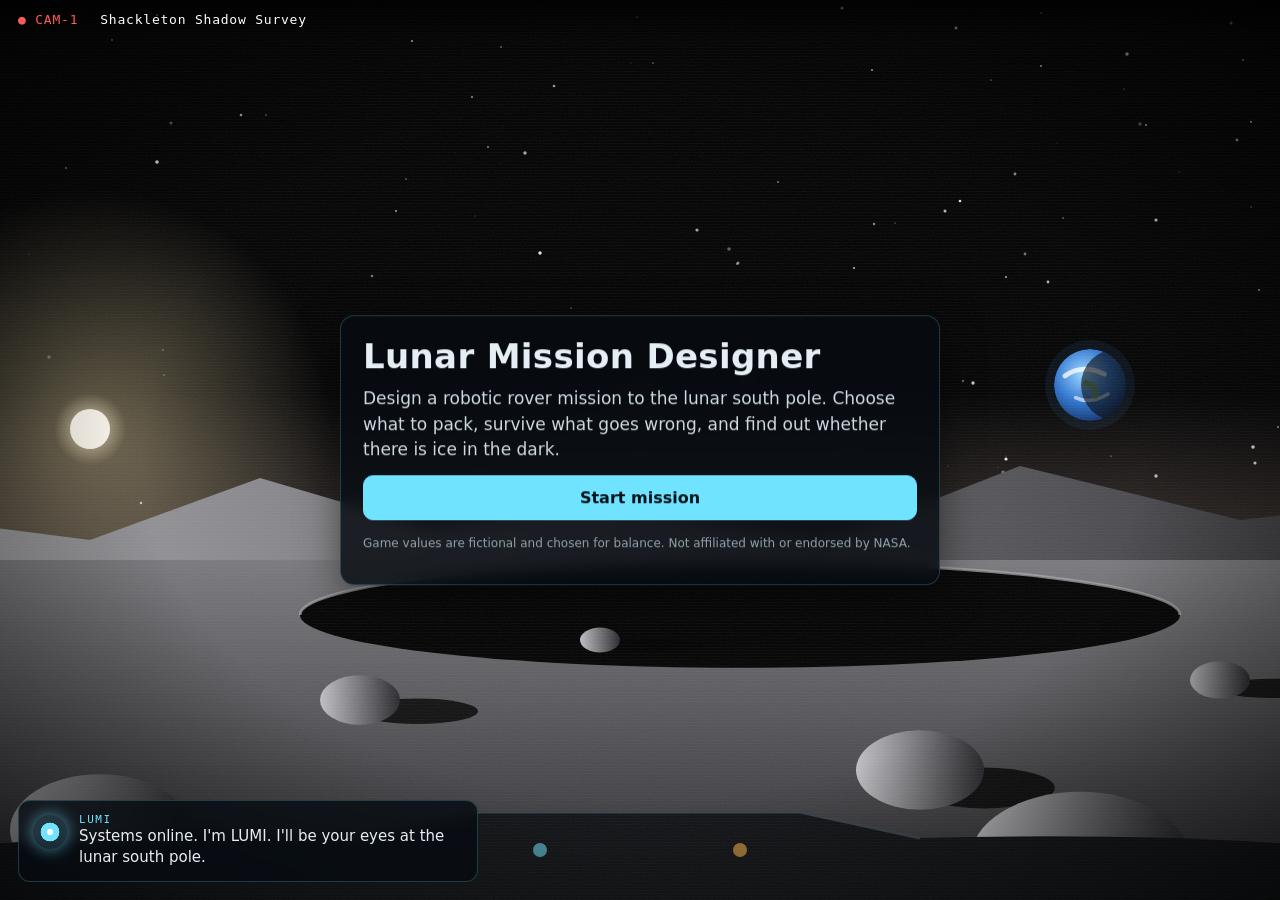
==== v1/index.html @ 8ef9f745 "v2 core: real LOLA crater terrain, energy physics, forecasts - tools/build-craters.js crops NASA LRO" ====
<!doctype html>
<html lang="en">
<head>
  <meta charset="utf-8">
  <meta name="viewport" content="width=device-width, initial-scale=1">
  <title>Lunar Mission Designer</title>
  <meta name="description" content="Design a robotic rover mission to the lunar south pole, survive a power failure, and find out whether there is ice in the dark. NASA Space Apps 2026, team thegoatthox.">
  <link rel="stylesheet" href="style.css">
</head>
<body>
  <div id="app">
    <div id="scene"></div>
    <div id="hud-top" class="hud-top"></div>
    <div class="reticle" aria-hidden="true"></div>
    <div id="lumi" class="lumi">
      <div class="lumi-eye" aria-hidden="true"></div>
      <div>
        <div id="lumi-name" class="lumi-name">LUMI</div>
        <div id="lumi-text" class="lumi-text" aria-live="polite"></div>
      </div>
    </div>
    <div id="panel" class="panel"></div>
  </div>
  <script src="config.js"></script>
  <script src="game.js"></script>
  <script src="scene2d.js"></script>
  <script src="ui.js"></script>
  <script>UI.start();</script>
</body>
</html>
---- v1/style.css ----
:root {
  --cyan: #6fe3ff;
  --amber: #ffb547;
  --red: #ff5a5a;
  --green: #6fffa8;
  --ink: #e6eef5;
  --muted: #93a1ad;
  --panel: rgba(8, 12, 18, 0.84);
  --line: rgba(111, 227, 255, 0.22);
  --mono: ui-monospace, "Cascadia Mono", Consolas, "SF Mono", Menlo, monospace;
  --sans: system-ui, -apple-system, "Segoe UI", Roboto, sans-serif;
}

* { box-sizing: border-box; }
html, body { margin: 0; height: 100%; background: #000; color: var(--ink); font-family: var(--sans); overflow: hidden; }
button { font: inherit; color: inherit; }

#app { position: fixed; inset: 0; }

/* ---------- camera feed ---------- */
#scene { position: absolute; inset: 0; overflow: hidden; --grain: .05; }
.scene-svg, .scene-svg svg { position: absolute; inset: 0; width: 100%; height: 100%; display: block; }
.scene-grain {
  position: absolute; inset: -50%; pointer-events: none; opacity: var(--grain);
  background-image: url("data:image/svg+xml;utf8,<svg xmlns='http://www.w3.org/2000/svg' width='220' height='220'><filter id='n'><feTurbulence type='fractalNoise' baseFrequency='.85' numOctaves='2' stitchTiles='stitch'/><feColorMatrix values='0 0 0 0 1  0 0 0 0 1  0 0 0 0 1  0 0 0 1.2 0'/></filter><rect width='100%' height='100%' filter='url(%23n)'/></svg>");
  background-size: 220px 220px;
  animation: grain .4s steps(4) infinite;
}
.scene-vignette { position: absolute; inset: 0; pointer-events: none;
  background: radial-gradient(ellipse at center, transparent 55%, rgba(0,0,0,.65) 100%),
              repeating-linear-gradient(0deg, rgba(255,255,255,.025) 0 1px, transparent 1px 3px); }
#scene.low-power .scene-svg { filter: saturate(.4) brightness(.75); }
#scene.low-power .scene-vignette { background: radial-gradient(ellipse at center, transparent 35%, rgba(0,0,0,.85) 100%),
              repeating-linear-gradient(0deg, rgba(255,255,255,.04) 0 1px, transparent 1px 3px); }
#scene.driving .scene-svg { animation: drive 1.2s ease-in-out; }
@keyframes grain { 0%{transform:translate(0,0)} 25%{transform:translate(-3%,2%)} 50%{transform:translate(2%,-3%)} 75%{transform:translate(-2%,-1%)} }
@keyframes drive { 0%{transform:scale(1)} 30%{transform:scale(1.04) translateY(6px)} 50%{transform:scale(1.07) translateY(-4px)} 70%{transform:scale(1.04) translateY(5px)} 100%{transform:scale(1)} }

.glint { animation: glint 1.6s ease-in-out infinite; }
@keyframes glint { 0%,100%{opacity:.15} 50%{opacity:1} }

/* instrument effects */
.scene-fx { position: absolute; inset: 0; pointer-events: none; overflow: hidden; }
.fx { position: absolute; }
.fx-neutron { left: 50%; bottom: 8%; width: 40px; height: 14px; border: 2px solid var(--green); border-radius: 50%;
  transform: translateX(-50%); animation: ripple 2s ease-out forwards; }
@keyframes ripple { to { width: 140vw; height: 50vh; opacity: 0; border-width: 1px; } }
.fx-ir { left: 0; right: 0; height: 3px; top: 45%; background: linear-gradient(90deg, transparent, #ff6fd8, transparent);
  box-shadow: 0 0 18px #ff6fd8; animation: scan 2s ease-in-out forwards; }
@keyframes scan { 0%{top:45%;opacity:0} 10%{opacity:1} 100%{top:92%;opacity:0} }
.fx-drill { left: 50%; bottom: 0; width: 26px; height: 0; transform: translateX(-50%);
  background: repeating-linear-gradient(-45deg, #c9ced6 0 8px, #6c737d 8px 16px); border-radius: 4px 4px 0 0;
  animation: drill 2.2s ease-in-out forwards; }
@keyframes drill { 0%{height:0} 40%{height:22vh} 70%{height:22vh; transform:translateX(-50%) translateY(6vh)} 100%{height:22vh; transform:translateX(-50%) translateY(6vh); opacity:0} }
.fx-camera { inset: 0; background: #fff; animation: flash .6s ease-out forwards; }
@keyframes flash { from{opacity:.75} to{opacity:0} }
.fx-static { inset: 0; mix-blend-mode: screen;
  background: repeating-linear-gradient(0deg, rgba(255,255,255,.25) 0 2px, transparent 2px 4px),
              repeating-linear-gradient(90deg, rgba(255,90,90,.15) 0 3px, transparent 3px 7px);
  animation: static .12s steps(2) 12, fade 1.8s forwards; }
@keyframes static { 0%{transform:translateY(0)} 100%{transform:translateY(-6px)} }
@keyframes fade { 0%,70%{opacity:1} 100%{opacity:0} }
body.alarm #app::after { content: ""; position: absolute; inset: 0; pointer-events: none; box-shadow: inset 0 0 120px rgba(255,60,60,.7); animation: fade 1.6s forwards; }

/* ---------- HUD ---------- */
.hud-top { position: absolute; top: 0; left: 0; right: 0; display: flex; flex-wrap: wrap; gap: 6px 22px; align-items: center;
  padding: 12px 18px; font-family: var(--mono); font-size: 13px; letter-spacing: .06em; color: var(--cyan);
  background: linear-gradient(rgba(0,0,0,.7), transparent); z-index: 3; }
.hud-top b { color: #fff; font-weight: 600; }
.hud-title { color: #fff; }
.rec { color: var(--red); animation: blink 1.4s steps(2) infinite; }
@keyframes blink { 50% { opacity: .3; } }
.battery { display: inline-flex; align-items: center; gap: 8px; }
.gauge { position: relative; display: inline-block; width: 110px; height: 10px; border: 1px solid var(--cyan); border-radius: 2px; }
.gauge .cap { position: absolute; left: 0; top: 0; bottom: 0; background: rgba(111,227,255,.15); }
.gauge .fill { position: absolute; left: 0; top: 0; bottom: 0; background: var(--cyan); transition: width .6s; }
.battery.warn, .battery.warn b { color: var(--amber); }
.battery.warn .gauge { border-color: var(--amber); }
.battery.warn .fill { background: var(--amber); animation: blink 1s steps(2) infinite; }
.battery.cracked .gauge::after { content: "⚡"; position: absolute; right: -16px; top: -5px; font-size: 12px; color: var(--red); }
#scene.low-power ~ .hud-top .hud-item:not(.battery) { opacity: .35; }

.reticle { position: absolute; left: 50%; top: 46%; width: 46px; height: 46px; transform: translate(-50%,-50%);
  border: 1px solid rgba(111,227,255,.35); border-radius: 50%; pointer-events: none; z-index: 1; }
.reticle::before, .reticle::after { content: ""; position: absolute; background: rgba(111,227,255,.35); }
.reticle::before { left: 50%; top: -12px; bottom: -12px; width: 1px; }
.reticle::after { top: 50%; left: -12px; right: -12px; height: 1px; }

.lumi { position: absolute; left: 18px; bottom: 18px; max-width: min(460px, calc(100% - 36px)); display: flex; gap: 12px; align-items: flex-start;
  padding: 12px 14px; background: var(--panel); border: 1px solid var(--line); border-radius: 12px; z-index: 3; backdrop-filter: blur(6px); }
.lumi-eye { flex: none; width: 34px; height: 34px; border-radius: 50%; margin-top: 2px;
  background: radial-gradient(circle at 50% 50%, #fff 0 12%, var(--cyan) 13% 38%, rgba(111,227,255,.15) 40%);
  box-shadow: 0 0 16px rgba(111,227,255,.6); animation: pulse 2.4s ease-in-out infinite; }
@keyframes pulse { 50% { box-shadow: 0 0 4px rgba(111,227,255,.3); } }
.lumi-name { font-family: var(--mono); font-size: 11px; letter-spacing: .14em; color: var(--cyan); }
.lumi-text { font-size: 15px; line-height: 1.45; min-height: 1.45em; }

/* ---------- panels ---------- */
.panel { position: absolute; z-index: 2; background: var(--panel); border: 1px solid var(--line); border-radius: 14px;
  padding: 20px 22px; overflow-y: auto; backdrop-filter: blur(8px); box-shadow: 0 10px 40px rgba(0,0,0,.5); }
.panel-side { top: 56px; right: 18px; max-height: calc(100% - 74px); width: min(420px, 40vw); }
.panel-center { top: 50%; left: 50%; transform: translate(-50%, -50%); width: min(600px, calc(100% - 36px)); max-height: calc(100% - 200px); }
.panel-center.wide { width: min(760px, calc(100% - 36px)); }

h1 { font-size: 34px; margin: 0 0 10px; letter-spacing: .01em; }
h2 { font-size: 22px; margin: 4px 0 12px; }
h3 { font-size: 13px; font-family: var(--mono); letter-spacing: .12em; color: var(--cyan); margin: 20px 0 8px; text-transform: uppercase; }
p { line-height: 1.5; margin: 0 0 12px; }
.lead { font-size: 17px; color: #cfdae3; }
.muted { color: var(--muted); }
.fine { font-size: 12px; color: var(--muted); margin-top: 14px; }
.eyebrow { font-family: var(--mono); font-size: 12px; letter-spacing: .12em; color: var(--cyan); }
.bad { color: var(--amber); }

.btn { display: block; width: 100%; margin-top: 12px; padding: 12px 16px; border-radius: 10px; cursor: pointer;
  background: rgba(255,255,255,.06); border: 1px solid rgba(255,255,255,.18); font-weight: 600; text-align: center; }
.btn:hover:not(:disabled) { background: rgba(255,255,255,.12); }
.btn.primary { background: var(--cyan); color: #04131a; border-color: var(--cyan); }
.btn.primary:hover:not(:disabled) { background: #9cecff; }
.btn:disabled { opacity: .4; cursor: not-allowed; }
.btn-row { display: flex; gap: 10px; }
.btn-row .btn { flex: 1; }

.reqs { display: grid; gap: 8px; margin: 14px 0; }
.req { display: flex; gap: 12px; padding: 10px 12px; border: 1px solid var(--line); border-radius: 10px; font-size: 14px; line-height: 1.4; }
.req-id { font-family: var(--mono); color: var(--cyan); font-weight: 700; }
.timeline { display: grid; grid-template-columns: repeat(4, 1fr); gap: 6px; margin: 10px 0 4px; }
.tl { padding: 8px; border-radius: 8px; font-size: 12px; background: rgba(255,214,140,.1); border: 1px solid rgba(255,214,140,.25); }
.tl.crater { background: rgba(0,0,0,.5); border-color: rgba(111,227,255,.3); }
.tl span { display: block; font-family: var(--mono); color: var(--amber); }
.tl.crater span { color: var(--cyan); }
.tl em { display: block; font-style: normal; color: var(--muted); }

.meter-label, .stat-row { display: flex; justify-content: space-between; gap: 12px; font-size: 14px; padding: 4px 0; }
.meter-label span { font-family: var(--mono); color: var(--cyan); letter-spacing: .1em; font-size: 12px; }
.bar { height: 10px; border-radius: 5px; background: rgba(255,255,255,.08); overflow: hidden; margin: 4px 0 10px; }
.bar span { display: block; height: 100%; background: var(--cyan); transition: width .3s; }
.hint { margin: 10px 0; padding: 10px 12px; border-radius: 10px; font-size: 13px; background: rgba(255,181,71,.08); border: 1px solid rgba(255,181,71,.3); color: #ffd99a; }

.items { display: grid; gap: 8px; margin-top: 10px; }
.card { text-align: left; padding: 12px; border-radius: 10px; cursor: pointer; background: rgba(255,255,255,.04); border: 1px solid rgba(255,255,255,.12); }
.card:hover:not(:disabled) { border-color: var(--cyan); }
.card.on { border-color: var(--cyan); background: rgba(111,227,255,.1); }
.card.heavy { opacity: .5; }
.card:disabled { opacity: .45; cursor: not-allowed; }
.card-top { display: flex; justify-content: space-between; gap: 8px; }
.chk { font-family: var(--mono); font-size: 11px; letter-spacing: .1em; color: var(--muted); }
.card.on .chk { color: var(--cyan); }
.card-stats { font-family: var(--mono); font-size: 12px; color: var(--cyan); margin: 4px 0; }
.card-what { font-size: 13px; color: #cfdae3; line-height: 1.4; }
.card-why { font-size: 12px; color: var(--muted); margin-top: 4px; line-height: 1.4; }

.budget { margin: 8px 0; padding: 12px; border-radius: 10px; background: rgba(0,0,0,.35); }
.stack { display: flex; height: 12px; border-radius: 6px; overflow: hidden; background: rgba(255,255,255,.06); margin-bottom: 8px; }
.seg { display: block; height: 100%; transition: width .3s; }
.seg.house, .dot.house { background: #8a96a3; }
.seg.inst, .dot.inst { background: var(--cyan); }
.seg.left, .dot.left { background: rgba(111,255,168,.55); }
.dot { display: inline-block; width: 8px; height: 8px; border-radius: 2px; margin-right: 6px; }
.warnline { color: var(--amber); }

.toggle { display: flex; gap: 10px; align-items: flex-start; margin-top: 10px; padding: 10px 12px; border: 1px dashed rgba(255,181,71,.5); border-radius: 10px; font-size: 13px; cursor: pointer; }
.toggle input { margin-top: 3px; accent-color: var(--amber); }

.alert { border-left: 3px solid var(--red); padding-left: 14px; }
.alert .eyebrow { color: var(--red); }
.alert.soft { border-left-color: var(--amber); padding: 8px 12px; background: rgba(255,181,71,.08); border-radius: 0 8px 8px 0; font-size: 14px; margin: 8px 0; }

.tier { font-family: var(--mono); letter-spacing: .06em; }
.tier-full { color: var(--green); }
.tier-partial { color: var(--cyan); }
.tier-minimum { color: var(--amber); }
.tier-failure { color: var(--red); }
.scoreline { display: flex; justify-content: space-between; font-family: var(--mono); padding: 10px 0; border-top: 1px solid var(--line); border-bottom: 1px solid var(--line); }
.verify { display: grid; gap: 8px; }
.v { display: flex; gap: 12px; padding: 10px 12px; border-radius: 10px; font-size: 14px; line-height: 1.45; background: rgba(255,255,255,.03); }
.v .mark { font-size: 20px; font-weight: 700; }
.v.ok .mark { color: var(--green); }
.v.no .mark { color: var(--red); }
.events { margin: 0; padding-left: 18px; font-size: 14px; line-height: 1.6; color: #cfdae3; }

/* ---------- phone ---------- */
@media (max-width: 760px) {
  .hud-top { font-size: 11px; gap: 4px 12px; padding: 10px 16px; }
  .gauge { width: 70px; }
  .reticle { display: none; }
  .lumi { top: 70px; bottom: auto; left: 16px; right: 16px; max-width: none; padding: 10px 12px; }
  .lumi-text { font-size: 13px; }
  .panel-side, .panel-center, .panel-center.wide { top: auto; left: 16px; right: 16px; bottom: 16px; width: auto; transform: none; max-height: 58vh; padding: 16px; }
  h1 { font-size: 26px; }
  .timeline { grid-template-columns: repeat(2, 1fr); }
  .btn-row { flex-direction: column; gap: 0; }
}
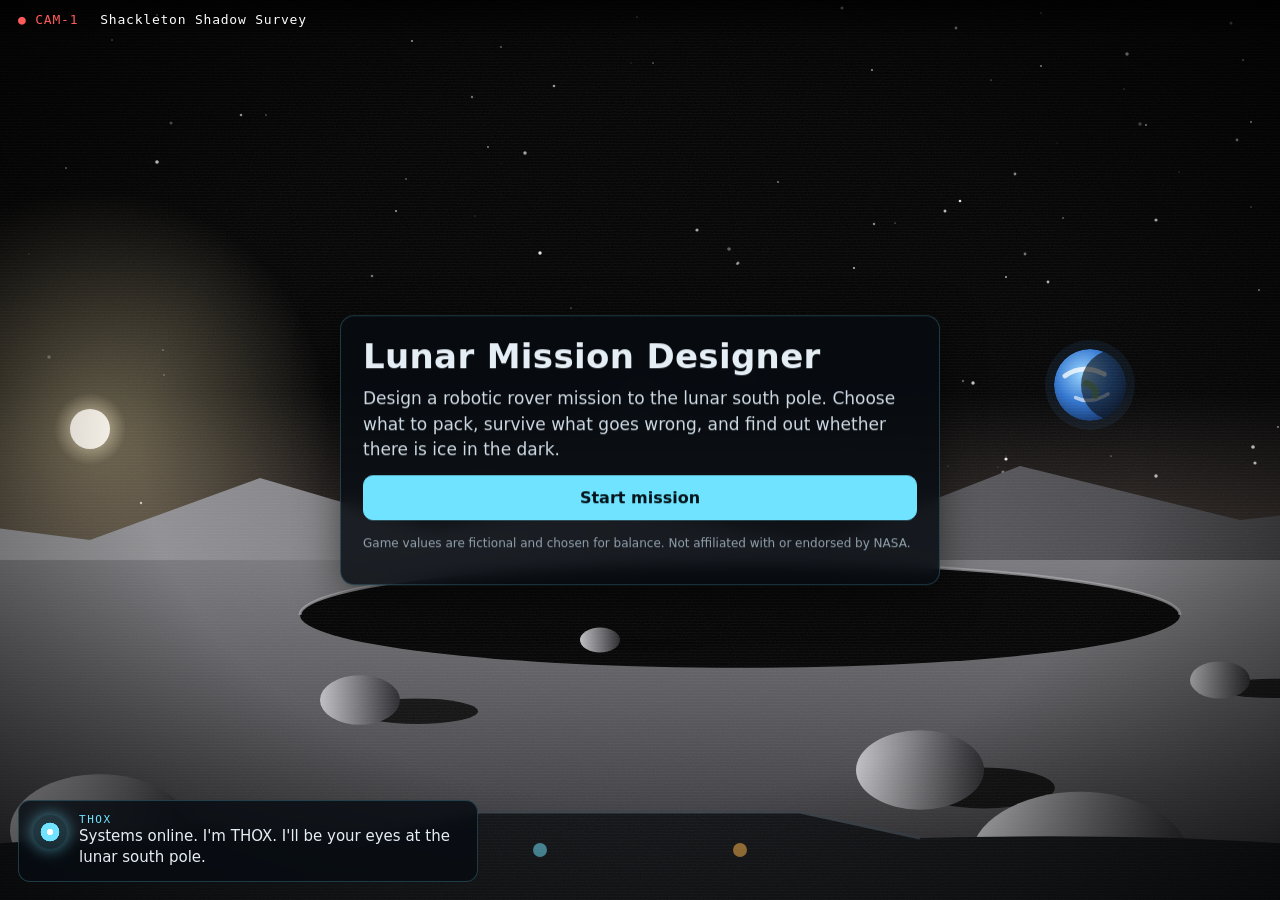
==== commit 8811fd8c: "Rename the rover to THOX; read the name from config everywhere Co-Authored-By: Claude Opus 5.5 <nore" ====
--- a/v1/index.html
+++ b/v1/index.html
@@ -15,7 +15,7 @@
     <div id="lumi" class="lumi">
       <div class="lumi-eye" aria-hidden="true"></div>
       <div>
-        <div id="lumi-name" class="lumi-name">LUMI</div>
+        <div id="lumi-name" class="lumi-name">THOX</div>
         <div id="lumi-text" class="lumi-text" aria-live="polite"></div>
       </div>
     </div>
